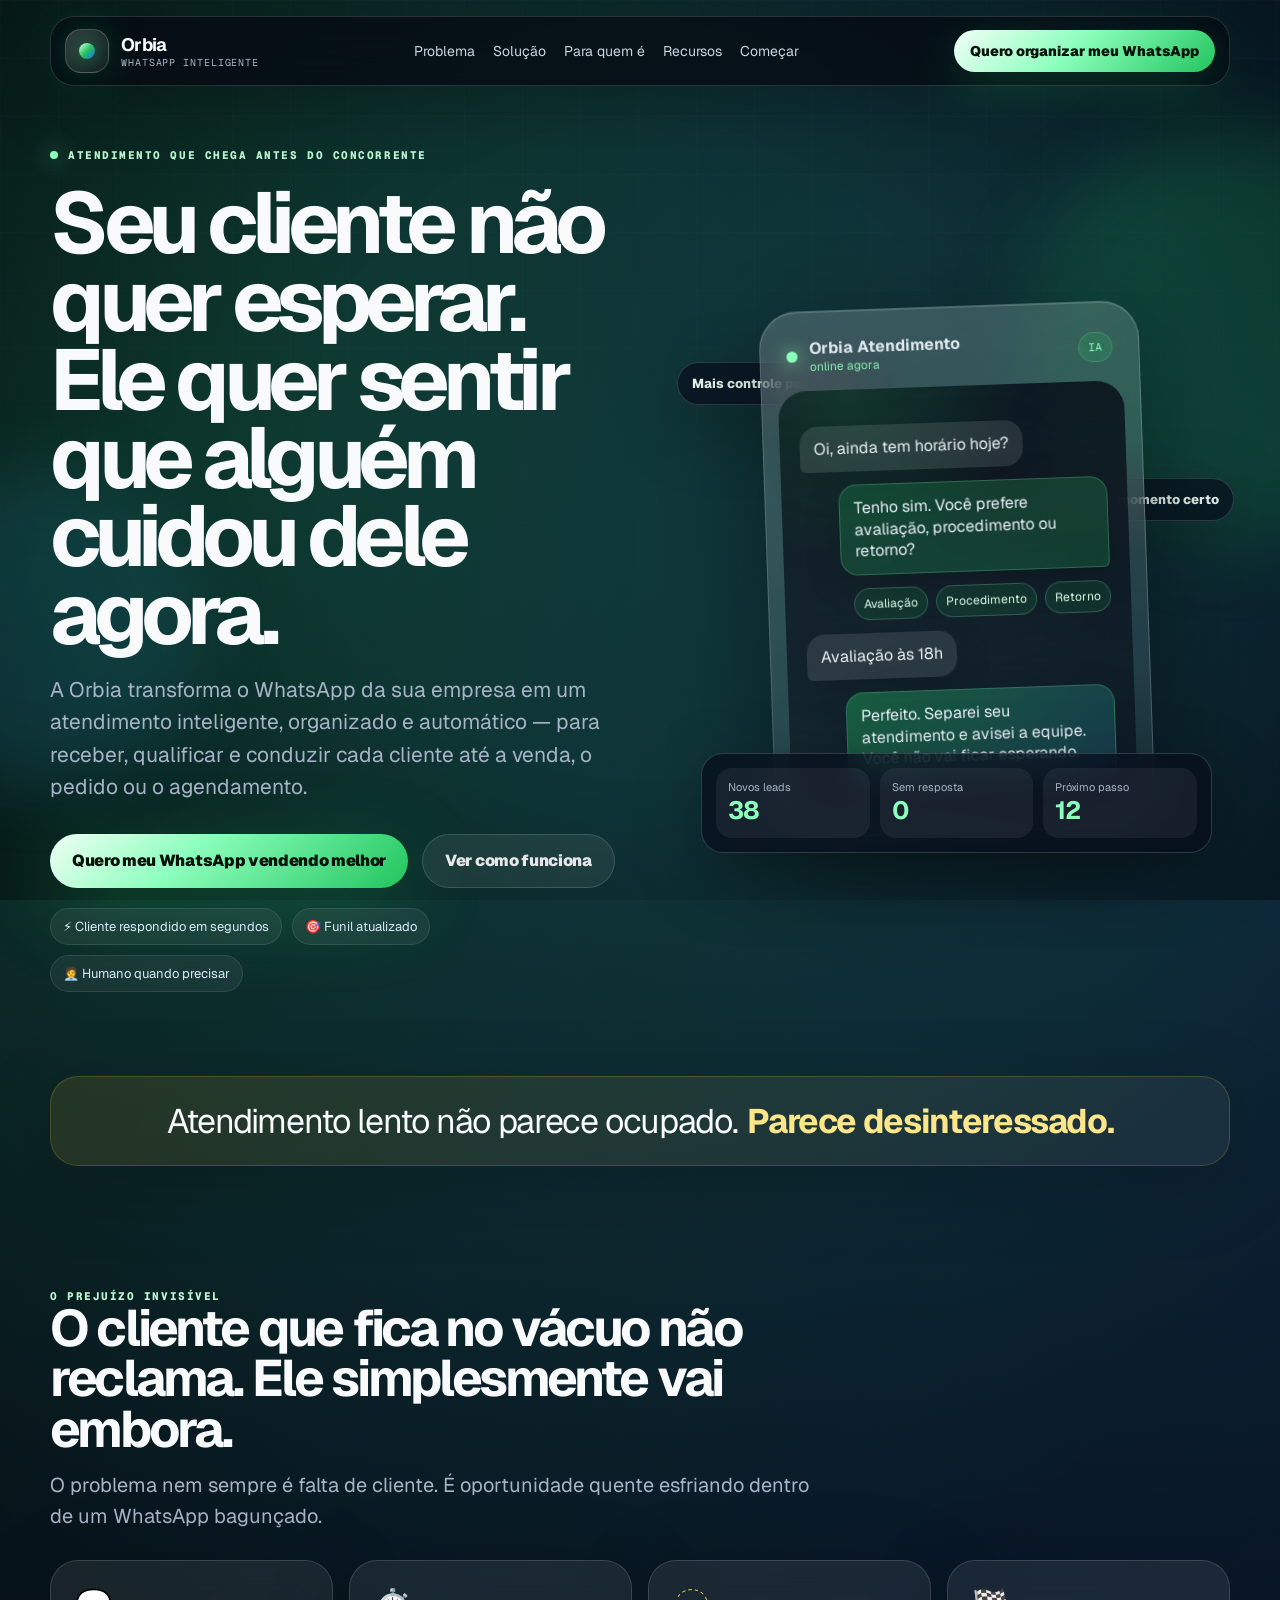
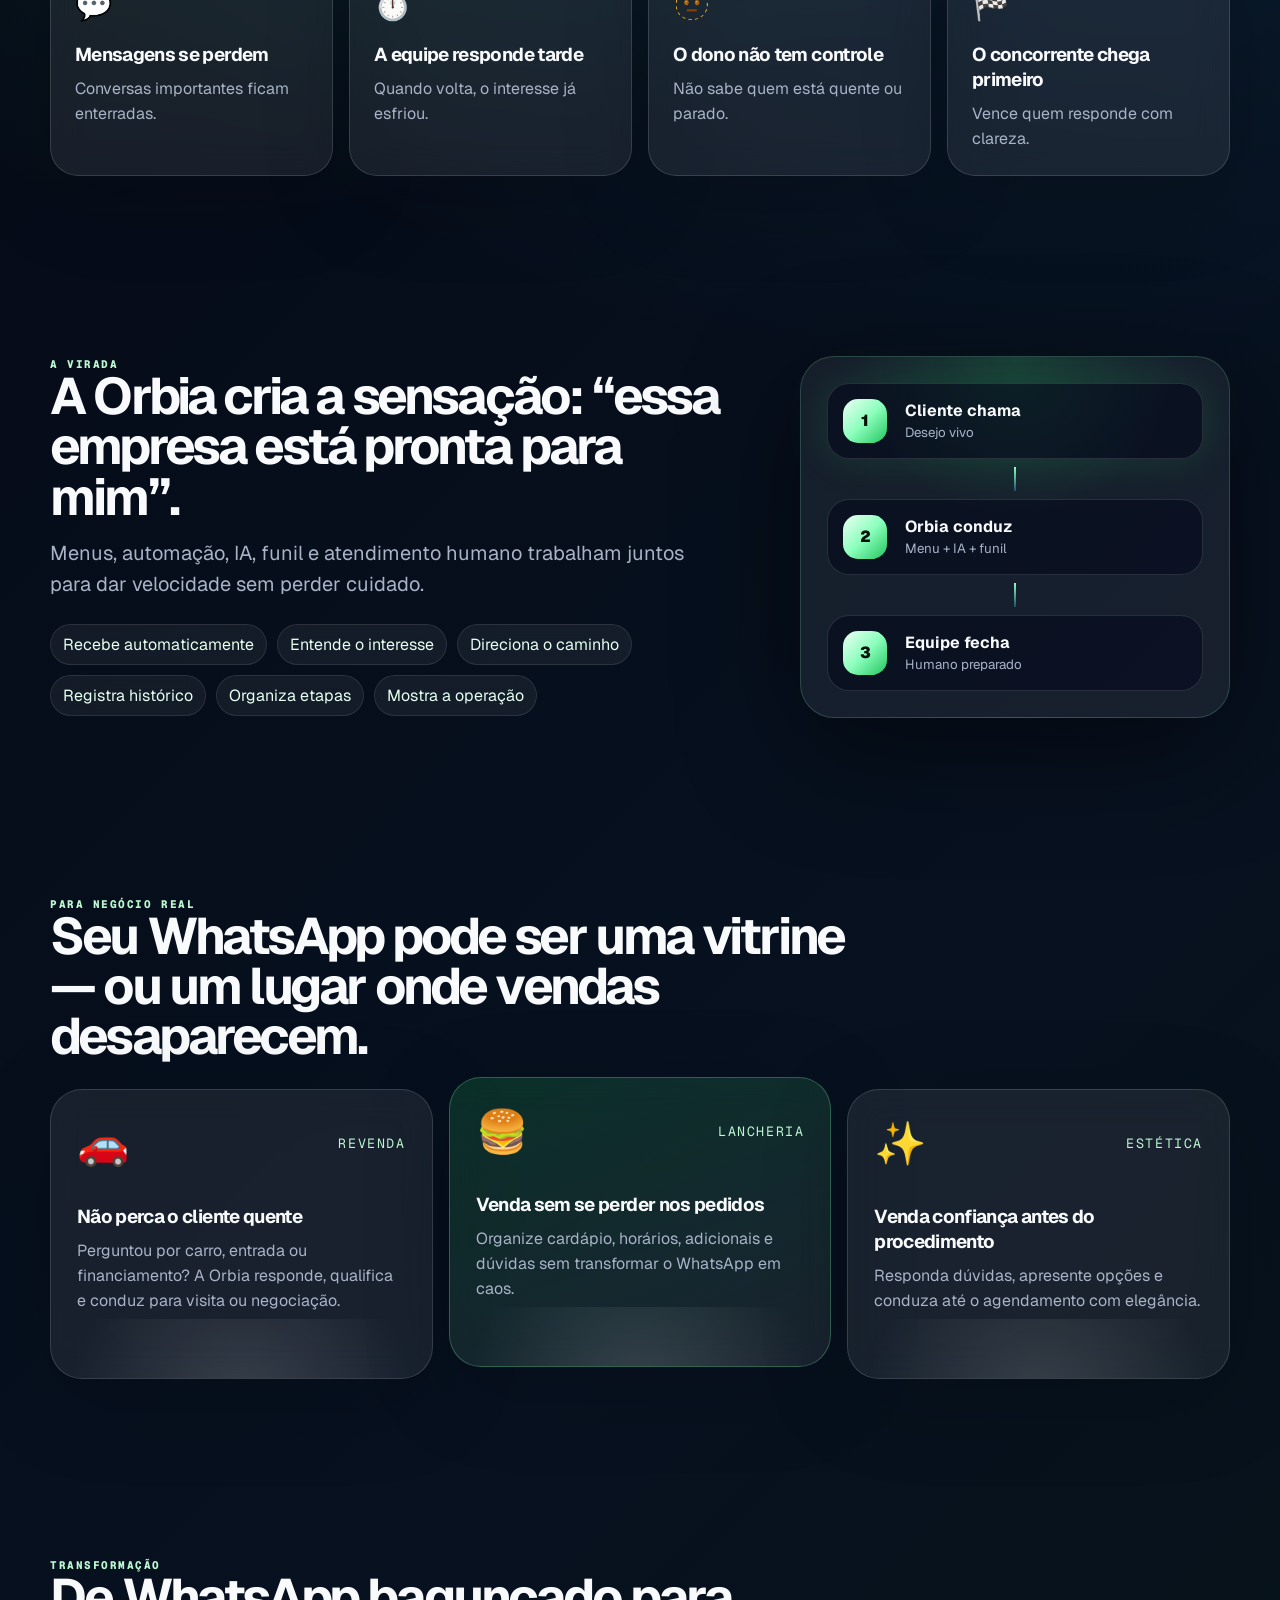
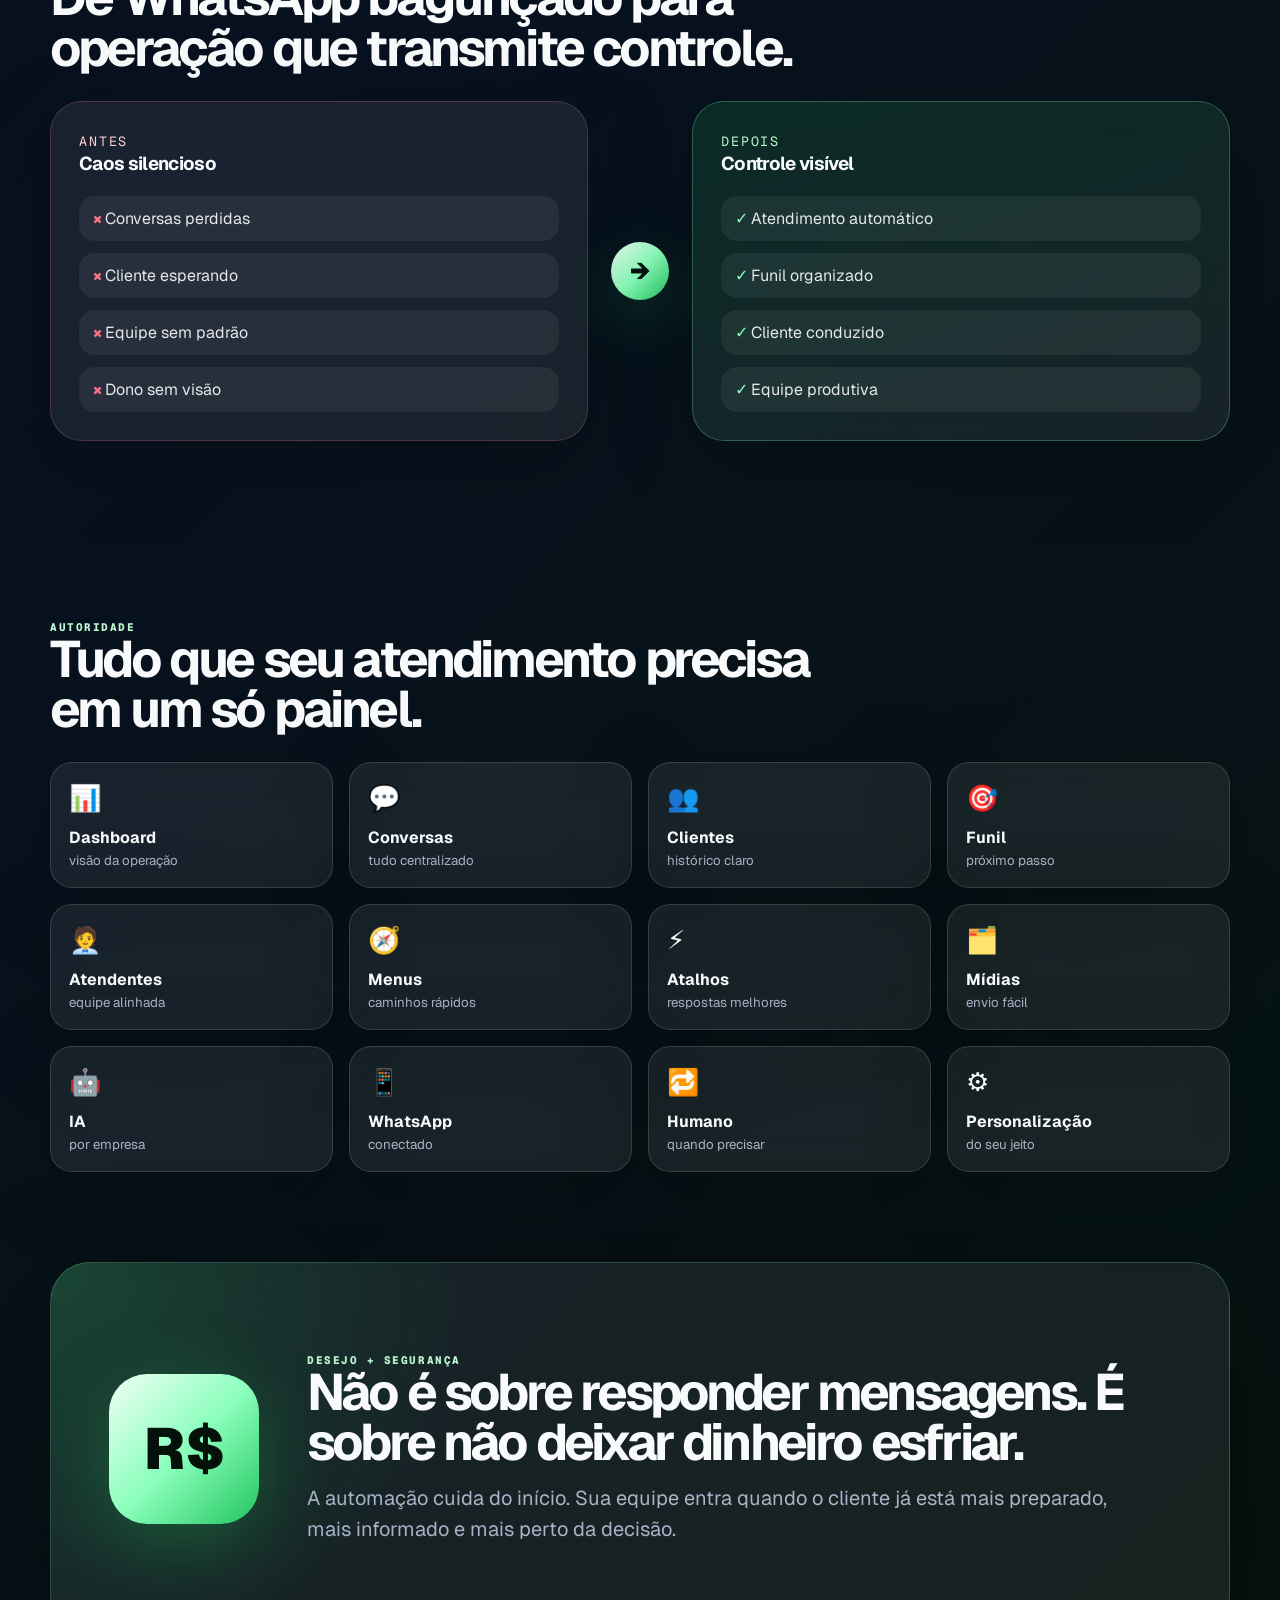
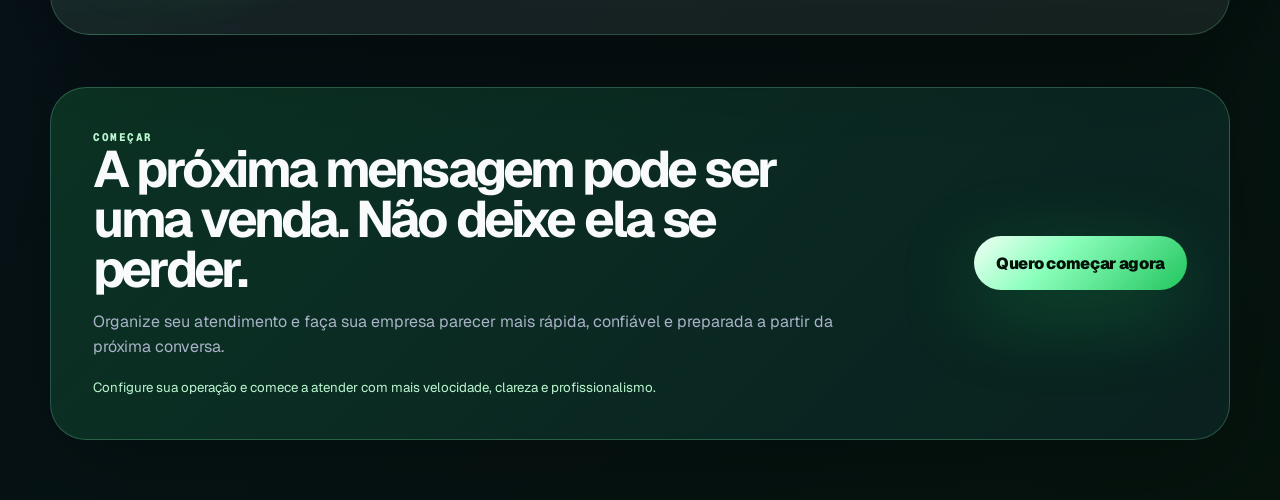
==== index.html @ 5ee62149 "Upload de arquivos" ====
<!DOCTYPE html>
<html lang="pt-BR">
<head>
  <meta charset="UTF-8">
  <meta name="viewport" content="width=device-width, initial-scale=1.0">
  <meta name="description" content="Orbia organiza, automatiza e acelera o atendimento no WhatsApp para empresas locais que não querem perder clientes por demora ou bagunça.">
  <title>Orbia — WhatsApp inteligente para vender antes do cliente esfriar</title>
  <link rel="preconnect" href="https://fonts.googleapis.com">
  <link rel="preconnect" href="https://fonts.gstatic.com" crossorigin>
  <link href="https://fonts.googleapis.com/css2?family=Geist:wght@300;400;500;600;700;800;900&family=Geist+Mono:wght@400;600;700&display=swap" rel="stylesheet">
  <link rel="stylesheet" href="assets/landing.css">
</head>
<body>
  <div class="noise" aria-hidden="true"></div>
  <div class="glow glow-green" aria-hidden="true"></div>
  <div class="glow glow-blue" aria-hidden="true"></div>

  <div class="page-shell">
    <header class="lp-header">
      <a class="brand" href="#top" aria-label="Orbia - início">
        <span class="brand-mark"><span></span></span>
        <span>
          <strong>Orbia</strong>
          <small>WhatsApp inteligente</small>
        </span>
      </a>
      <nav class="desktop-nav" aria-label="Navegação principal">
        <a href="#problema">Problema</a>
        <a href="#solucao">Solução</a>
        <a href="#segmentos">Para quem é</a>
        <a href="#recursos">Recursos</a>
        <a href="#comecar">Começar</a>
      </nav>
      <a class="header-cta" href="/ui">Quero organizar meu WhatsApp</a>
    </header>

    <main id="top">
      <section class="hero-section">
        <div class="hero-copy reveal">
          <div class="eyebrow"><span></span> Atendimento que chega antes do concorrente</div>
          <h1>Seu cliente não quer esperar. Ele quer sentir que alguém cuidou dele agora.</h1>
          <p class="hero-lead">A Orbia transforma o WhatsApp da sua empresa em um atendimento inteligente, organizado e automático — para receber, qualificar e conduzir cada cliente até a venda, o pedido ou o agendamento.</p>
          <div class="hero-actions">
            <a class="btn btn-primary" href="/ui">Quero meu WhatsApp vendendo melhor</a>
            <a class="btn btn-secondary" href="#solucao">Ver como funciona</a>
          </div>
          <div class="hero-proof">
            <span>⚡ Cliente respondido em segundos</span>
            <span>🎯 Funil atualizado</span>
            <span>🧑‍💼 Humano quando precisar</span>
          </div>
        </div>

        <div class="hero-visual reveal" aria-label="Demonstração visual da Orbia">
          <div class="floating-pill pill-one">Mais controle para o dono</div>
          <div class="floating-pill pill-two">Atendimento humano no momento certo</div>
          <div class="phone-mockup" id="demo">
            <div class="phone-header">
              <span class="status-dot"></span>
              <div>
                <strong>Orbia Atendimento</strong>
                <small>online agora</small>
              </div>
              <span class="phone-badge">IA</span>
            </div>
            <div class="chat-area">
              <div class="msg customer">Oi, ainda tem horário hoje?</div>
              <div class="msg bot">Tenho sim. Você prefere avaliação, procedimento ou retorno?</div>
              <div class="quick-options">
                <span>Avaliação</span>
                <span>Procedimento</span>
                <span>Retorno</span>
              </div>
              <div class="msg customer">Avaliação às 18h</div>
              <div class="msg bot strong">Perfeito. Separei seu atendimento e avisei a equipe. Você não vai ficar esperando.</div>
            </div>
          </div>
          <div class="mini-dashboard">
            <div><small>Novos leads</small><strong>38</strong></div>
            <div><small>Sem resposta</small><strong>0</strong></div>
            <div><small>Próximo passo</small><strong>12</strong></div>
          </div>
        </div>
      </section>

      <section class="strip reveal" id="problema">
        <span>Atendimento lento não parece ocupado.</span>
        <strong>Parece desinteressado.</strong>
      </section>

      <section class="pain-section reveal">
        <div class="section-head compact">
          <div class="section-kicker">O prejuízo invisível</div>
          <h2>O cliente que fica no vácuo não reclama. Ele simplesmente vai embora.</h2>
          <p>O problema nem sempre é falta de cliente. É oportunidade quente esfriando dentro de um WhatsApp bagunçado.</p>
        </div>
        <div class="pain-grid">
          <article>
            <span>💬</span>
            <h3>Mensagens se perdem</h3>
            <p>Conversas importantes ficam enterradas.</p>
          </article>
          <article>
            <span>⏱️</span>
            <h3>A equipe responde tarde</h3>
            <p>Quando volta, o interesse já esfriou.</p>
          </article>
          <article>
            <span>🫥</span>
            <h3>O dono não tem controle</h3>
            <p>Não sabe quem está quente ou parado.</p>
          </article>
          <article>
            <span>🏁</span>
            <h3>O concorrente chega primeiro</h3>
            <p>Vence quem responde com clareza.</p>
          </article>
        </div>
      </section>

      <section class="solution-section reveal" id="solucao">
        <div class="solution-copy">
          <div class="section-kicker">A virada</div>
          <h2>A Orbia cria a sensação: “essa empresa está pronta para mim”.</h2>
          <p>Menus, automação, IA, funil e atendimento humano trabalham juntos para dar velocidade sem perder cuidado.</p>
          <div class="benefit-cloud" aria-label="Benefícios da Orbia">
            <span>Recebe automaticamente</span>
            <span>Entende o interesse</span>
            <span>Direciona o caminho</span>
            <span>Registra histórico</span>
            <span>Organiza etapas</span>
            <span>Mostra a operação</span>
          </div>
        </div>
        <div class="flow-card" aria-label="Fluxo visual de atendimento">
          <div class="flow-step active"><span>1</span><strong>Cliente chama</strong><small>Desejo vivo</small></div>
          <div class="flow-line"></div>
          <div class="flow-step"><span>2</span><strong>Orbia conduz</strong><small>Menu + IA + funil</small></div>
          <div class="flow-line"></div>
          <div class="flow-step"><span>3</span><strong>Equipe fecha</strong><small>Humano preparado</small></div>
        </div>
      </section>

      <section class="segments-section reveal" id="segmentos">
        <div class="section-head">
          <div class="section-kicker">Para negócio real</div>
          <h2>Seu WhatsApp pode ser uma vitrine — ou um lugar onde vendas desaparecem.</h2>
        </div>
        <div class="segments-grid">
          <a class="segment-card car" href="revendas/">
            <div class="segment-top"><span>🚗</span><small>Revenda</small></div>
            <h3>Não perca o cliente quente</h3>
            <p>Perguntou por carro, entrada ou financiamento? A Orbia responde, qualifica e conduz para visita ou negociação.</p>
          </a>
          <a class="segment-card burger featured" href="lancherias/">
            <div class="segment-top"><span>🍔</span><small>Lancheria</small></div>
            <h3>Venda sem se perder nos pedidos</h3>
            <p>Organize cardápio, horários, adicionais e dúvidas sem transformar o WhatsApp em caos.</p>
          </a>
          <a class="segment-card beauty" href="consultorios/">
            <div class="segment-top"><span>✨</span><small>Estética</small></div>
            <h3>Venda confiança antes do procedimento</h3>
            <p>Responda dúvidas, apresente opções e conduza até o agendamento com elegância.</p>
          </a>
        </div>
      </section>

      <section class="before-after reveal">
        <div class="section-head compact">
          <div class="section-kicker">Transformação</div>
          <h2>De WhatsApp bagunçado para operação que transmite controle.</h2>
        </div>
        <div class="compare-grid">
          <div class="compare-card before">
            <small>Antes</small>
            <h3>Caos silencioso</h3>
            <ul>
              <li>Conversas perdidas</li>
              <li>Cliente esperando</li>
              <li>Equipe sem padrão</li>
              <li>Dono sem visão</li>
            </ul>
          </div>
          <div class="compare-divider">→</div>
          <div class="compare-card after">
            <small>Depois</small>
            <h3>Controle visível</h3>
            <ul>
              <li>Atendimento automático</li>
              <li>Funil organizado</li>
              <li>Cliente conduzido</li>
              <li>Equipe produtiva</li>
            </ul>
          </div>
        </div>
      </section>

      <section class="features-section reveal" id="recursos">
        <div class="section-head">
          <div class="section-kicker">Autoridade</div>
          <h2>Tudo que seu atendimento precisa em um só painel.</h2>
        </div>
        <div class="features-grid">
          <div><span>📊</span><strong>Dashboard</strong><small>visão da operação</small></div>
          <div><span>💬</span><strong>Conversas</strong><small>tudo centralizado</small></div>
          <div><span>👥</span><strong>Clientes</strong><small>histórico claro</small></div>
          <div><span>🎯</span><strong>Funil</strong><small>próximo passo</small></div>
          <div><span>🧑‍💼</span><strong>Atendentes</strong><small>equipe alinhada</small></div>
          <div><span>🧭</span><strong>Menus</strong><small>caminhos rápidos</small></div>
          <div><span>⚡</span><strong>Atalhos</strong><small>respostas melhores</small></div>
          <div><span>🗂️</span><strong>Mídias</strong><small>envio fácil</small></div>
          <div><span>🤖</span><strong>IA</strong><small>por empresa</small></div>
          <div><span>📱</span><strong>WhatsApp</strong><small>conectado</small></div>
          <div><span>🔁</span><strong>Humano</strong><small>quando precisar</small></div>
          <div><span>⚙️</span><strong>Personalização</strong><small>do seu jeito</small></div>
        </div>
      </section>

      <section class="emotion-section reveal">
        <div class="money-card">R$</div>
        <div>
          <div class="section-kicker">Desejo + segurança</div>
          <h2>Não é sobre responder mensagens. É sobre não deixar dinheiro esfriar.</h2>
          <p>A automação cuida do início. Sua equipe entra quando o cliente já está mais preparado, mais informado e mais perto da decisão.</p>
        </div>
      </section>

      <section class="final-cta reveal" id="comecar">
        <div>
          <div class="section-kicker">Começar</div>
          <h2>A próxima mensagem pode ser uma venda. Não deixe ela se perder.</h2>
          <p>Organize seu atendimento e faça sua empresa parecer mais rápida, confiável e preparada a partir da próxima conversa.</p>
          <small>Configure sua operação e comece a atender com mais velocidade, clareza e profissionalismo.</small>
        </div>
        <a class="btn btn-primary" href="/ui">Quero começar agora</a>
      </section>
    </main>
  </div>

  <script>
    const observer = new IntersectionObserver((entries) => {
      entries.forEach((entry) => {
        if (entry.isIntersecting) entry.target.classList.add('is-visible');
      });
    }, { threshold: 0.12 });

    document.querySelectorAll('.reveal').forEach((el) => observer.observe(el));
  </script>
</body>
</html>
---- assets/landing.css ----
:root {
  --bg: #050711;
  --panel: rgba(255, 255, 255, .075);
  --panel-strong: rgba(255, 255, 255, .12);
  --text: #f8fafc;
  --muted: #a8b3c7;
  --green: #22c55e;
  --green-2: #8cffbd;
  --blue: #38bdf8;
  --red: #fb7185;
  --amber: #fbbf24;
  --stroke: rgba(255, 255, 255, .14);
  --shadow: 0 30px 120px rgba(0, 0, 0, .48);
  --font: 'Geist', system-ui, -apple-system, BlinkMacSystemFont, 'Segoe UI', sans-serif;
  --mono: 'Geist Mono', ui-monospace, SFMono-Regular, Menlo, monospace;
}

* { box-sizing: border-box; }
html { scroll-behavior: smooth; }
body {
  margin: 0;
  min-height: 100vh;
  font-family: var(--font);
  color: var(--text);
  background:
    radial-gradient(circle at 12% 8%, rgba(34, 197, 94, .22), transparent 28%),
    radial-gradient(circle at 84% 10%, rgba(56, 189, 248, .18), transparent 30%),
    linear-gradient(135deg, #050711 0%, #071120 54%, #06140d 100%);
  overflow-x: hidden;
}

a { color: inherit; text-decoration: none; }
p { color: var(--muted); line-height: 1.55; }

.noise,
body::before,
body::after {
  content: '';
  position: fixed;
  inset: 0;
  pointer-events: none;
}

.noise {
  z-index: 0;
  opacity: .45;
  background-image:
    linear-gradient(rgba(255,255,255,.045) 1px, transparent 1px),
    linear-gradient(90deg, rgba(255,255,255,.045) 1px, transparent 1px);
  background-size: 58px 58px;
  mask-image: linear-gradient(to bottom, rgba(0,0,0,.9), rgba(0,0,0,.12));
}

body::before {
  z-index: 0;
  background: radial-gradient(circle at center, transparent 0 42%, rgba(0,0,0,.36));
}

.glow {
  position: fixed;
  z-index: 0;
  border-radius: 999px;
  filter: blur(40px);
  opacity: .62;
  pointer-events: none;
}
.glow-green { width: 420px; height: 420px; right: -160px; top: 130px; background: rgba(34, 197, 94, .28); }
.glow-blue { width: 320px; height: 320px; left: -120px; top: 52%; background: rgba(56, 189, 248, .2); }

.page-shell {
  width: min(1180px, calc(100% - 40px));
  margin: 0 auto;
  position: relative;
  z-index: 1;
}

.lp-header {
  position: sticky;
  top: 16px;
  z-index: 10;
  display: flex;
  align-items: center;
  justify-content: space-between;
  gap: 16px;
  margin: 16px 0 28px;
  padding: 12px 14px;
  border: 1px solid var(--stroke);
  border-radius: 24px;
  background: rgba(5, 7, 17, .72);
  box-shadow: 0 16px 70px rgba(0,0,0,.24);
  backdrop-filter: blur(18px);
}

.brand { display: flex; align-items: center; gap: 12px; min-width: max-content; }
.brand-mark {
  width: 44px;
  height: 44px;
  display: grid;
  place-items: center;
  border-radius: 16px;
  border: 1px solid rgba(255,255,255,.2);
  background: linear-gradient(135deg, rgba(255,255,255,.18), rgba(255,255,255,.06));
  box-shadow: 0 0 40px rgba(34,197,94,.22);
}
.brand-mark span {
  width: 16px;
  height: 16px;
  border-radius: 50%;
  background: linear-gradient(135deg, #ecfff4, var(--green), #2563eb);
  box-shadow: 0 0 22px rgba(34,197,94,.9);
}
.brand strong { display: block; font-size: 18px; letter-spacing: -.04em; }
.brand small { display: block; color: var(--muted); font-family: var(--mono); font-size: 10px; text-transform: uppercase; letter-spacing: .09em; }

.desktop-nav { display: flex; align-items: center; gap: 18px; color: #cbd5e1; font-size: 14px; }
.desktop-nav a { transition: color .2s ease; white-space: nowrap; }
.desktop-nav a:hover { color: var(--green-2); }
.header-cta {
  padding: 12px 16px;
  border-radius: 999px;
  color: #04110a;
  font-weight: 900;
  font-size: 14px;
  background: linear-gradient(135deg, #f1fff6, var(--green-2) 45%, var(--green));
  box-shadow: 0 14px 50px rgba(34,197,94,.22);
  white-space: nowrap;
}

.hero-section {
  display: grid;
  grid-template-columns: minmax(0, 1.02fr) minmax(360px, .98fr);
  gap: clamp(28px, 5vw, 70px);
  align-items: center;
  min-height: calc(100vh - 105px);
  padding: 34px 0 76px;
}

.eyebrow,
.section-kicker {
  width: fit-content;
  display: flex;
  align-items: center;
  gap: 10px;
  font-family: var(--mono);
  color: #bbf7d0;
  text-transform: uppercase;
  letter-spacing: .14em;
  font-size: 11px;
  font-weight: 800;
}
.eyebrow span {
  width: 8px;
  height: 8px;
  border-radius: 50%;
  background: var(--green-2);
  box-shadow: 0 0 22px rgba(140,255,189,.9);
}

h1,
h2,
h3,
p { margin-top: 0; }
h1 {
  margin: 22px 0 20px;
  font-size: clamp(44px, 7vw, 86px);
  line-height: .91;
  letter-spacing: -.075em;
  max-width: 820px;
}
h2 {
  font-size: clamp(30px, 4vw, 56px);
  line-height: .98;
  letter-spacing: -.055em;
  margin-bottom: 16px;
}
h3 { letter-spacing: -.035em; margin-bottom: 10px; }
.hero-lead {
  max-width: 720px;
  font-size: clamp(17px, 1.8vw, 21px);
}

.hero-actions { display: flex; flex-wrap: wrap; gap: 14px; margin: 30px 0 20px; }
.btn {
  display: inline-flex;
  align-items: center;
  justify-content: center;
  min-height: 54px;
  padding: 0 22px;
  border-radius: 999px;
  font-weight: 900;
  letter-spacing: -.02em;
  transition: transform .2s ease, box-shadow .2s ease, border-color .2s ease;
}
.btn:hover { transform: translateY(-2px); }
.btn-primary {
  color: #031108;
  background: linear-gradient(135deg, #f0fff5, var(--green-2) 38%, var(--green));
  box-shadow: 0 22px 80px rgba(34,197,94,.28);
}
.btn-secondary {
  border: 1px solid var(--stroke);
  background: rgba(255,255,255,.07);
  color: #e5e7eb;
}

.hero-proof { display: flex; flex-wrap: wrap; gap: 10px; color: #dbeafe; font-size: 13px; }
.hero-proof span,
.benefit-cloud span {
  padding: 9px 12px;
  border: 1px solid rgba(255,255,255,.1);
  border-radius: 999px;
  background: rgba(255,255,255,.06);
  backdrop-filter: blur(12px);
}

.hero-visual {
  position: relative;
  min-height: 610px;
  display: grid;
  place-items: center;
}
.phone-mockup {
  width: min(380px, 100%);
  border: 1px solid rgba(255,255,255,.18);
  border-radius: 38px;
  padding: 16px;
  background: linear-gradient(160deg, rgba(255,255,255,.18), rgba(255,255,255,.055));
  box-shadow: var(--shadow), inset 0 1px 0 rgba(255,255,255,.16);
  backdrop-filter: blur(22px);
  transform: rotate(-2deg);
}
.phone-header {
  display: flex;
  align-items: center;
  gap: 12px;
  padding: 10px 10px 16px;
  color: #e2e8f0;
}
.phone-header strong,
.phone-header small { display: block; }
.phone-header small { color: #86efac; font-size: 12px; }
.status-dot { width: 11px; height: 11px; border-radius: 50%; background: var(--green-2); box-shadow: 0 0 18px rgba(140,255,189,.9); }
.phone-badge { margin-left: auto; padding: 7px 9px; border-radius: 999px; background: rgba(34,197,94,.18); color: var(--green-2); border: 1px solid rgba(140,255,189,.18); font-family: var(--mono); font-size: 11px; }
.chat-area {
  min-height: 430px;
  border-radius: 28px;
  padding: 20px;
  background:
    radial-gradient(circle at 20% 0%, rgba(34,197,94,.18), transparent 34%),
    linear-gradient(180deg, rgba(3,7,18,.78), rgba(3,7,18,.48));
  display: flex;
  flex-direction: column;
  justify-content: center;
  gap: 13px;
}
.msg {
  max-width: 88%;
  padding: 12px 14px;
  border-radius: 18px;
  color: #edf2f7;
  line-height: 1.36;
  box-shadow: 0 10px 36px rgba(0,0,0,.18);
}
.customer { align-self: flex-start; background: rgba(255,255,255,.1); border-bottom-left-radius: 6px; }
.bot { align-self: flex-end; background: rgba(34,197,94,.2); border: 1px solid rgba(140,255,189,.22); border-bottom-right-radius: 6px; }
.bot.strong { background: linear-gradient(135deg, rgba(34,197,94,.36), rgba(56,189,248,.18)); }
.quick-options { display: flex; gap: 8px; flex-wrap: wrap; align-self: flex-end; max-width: 88%; }
.quick-options span { color: #dfffea; border: 1px solid rgba(140,255,189,.22); background: rgba(34,197,94,.12); border-radius: 999px; padding: 7px 9px; font-size: 12px; }

.floating-pill,
.mini-dashboard {
  position: absolute;
  border: 1px solid rgba(255,255,255,.16);
  border-radius: 22px;
  background: rgba(8, 13, 28, .72);
  box-shadow: 0 22px 70px rgba(0,0,0,.3);
  backdrop-filter: blur(16px);
}
.floating-pill { padding: 12px 14px; color: #eafbf1; font-weight: 800; font-size: 13px; }
.pill-one { left: -6px; top: 16%; }
.pill-two { right: -4px; top: 35%; }
.mini-dashboard {
  left: 18px;
  right: 18px;
  bottom: 22px;
  display: grid;
  grid-template-columns: repeat(3, 1fr);
  gap: 10px;
  padding: 14px;
}
.mini-dashboard div { padding: 12px; border-radius: 16px; background: rgba(255,255,255,.06); }
.mini-dashboard small { display: block; color: var(--muted); font-size: 11px; }
.mini-dashboard strong { display: block; font-size: 25px; color: var(--green-2); letter-spacing: -.05em; }

.strip {
  display: flex;
  align-items: center;
  justify-content: center;
  gap: 10px;
  flex-wrap: wrap;
  margin: 8px 0 34px;
  padding: 22px;
  text-align: center;
  border: 1px solid rgba(251, 191, 36, .2);
  border-radius: 28px;
  background: linear-gradient(135deg, rgba(251,191,36,.11), rgba(255,255,255,.055));
  box-shadow: 0 20px 80px rgba(0,0,0,.18);
  font-size: clamp(20px, 3vw, 34px);
  letter-spacing: -.04em;
}
.strip strong { color: #fde68a; }

.pain-section,
.solution-section,
.segments-section,
.before-after,
.features-section,
.emotion-section,
.final-cta {
  padding: clamp(58px, 7vw, 100px) 0;
}
.section-head { max-width: 830px; margin-bottom: 28px; }
.section-head.compact { max-width: 760px; }
.section-head p { font-size: clamp(17px, 1.8vw, 20px); }

.pain-grid,
.segments-grid,
.features-grid {
  display: grid;
  gap: 16px;
}
.pain-grid { grid-template-columns: repeat(4, minmax(0, 1fr)); }
.pain-grid article,
.segment-card,
.compare-card,
.features-grid div {
  border: 1px solid var(--stroke);
  background: var(--panel);
  box-shadow: 0 20px 90px rgba(0,0,0,.18);
  backdrop-filter: blur(18px);
}
.pain-grid article {
  min-height: 190px;
  padding: 24px;
  border-radius: 28px;
}
.pain-grid span { display: block; font-size: 30px; margin-bottom: 18px; }
.pain-grid p { margin-bottom: 0; }

.solution-section {
  display: grid;
  grid-template-columns: minmax(0, 1fr) minmax(340px, 430px);
  gap: 46px;
  align-items: center;
}
.solution-copy p { max-width: 660px; font-size: clamp(17px, 1.8vw, 20px); }
.benefit-cloud { display: flex; flex-wrap: wrap; gap: 10px; margin-top: 24px; }
.benefit-cloud span { color: #e5fff0; }
.flow-card {
  position: relative;
  padding: 26px;
  border: 1px solid rgba(140,255,189,.18);
  border-radius: 34px;
  background:
    radial-gradient(circle at 50% 0%, rgba(34,197,94,.18), transparent 38%),
    rgba(255,255,255,.065);
  box-shadow: var(--shadow);
}
.flow-step {
  display: grid;
  grid-template-columns: 48px 1fr;
  gap: 0 14px;
  align-items: center;
  padding: 15px;
  border: 1px solid rgba(255,255,255,.12);
  border-radius: 22px;
  background: rgba(2,6,23,.48);
}
.flow-step span {
  grid-row: span 2;
  width: 44px;
  height: 44px;
  display: grid;
  place-items: center;
  border-radius: 15px;
  color: #04110a;
  font-weight: 900;
  background: linear-gradient(135deg, #ecfff4, var(--green-2), var(--green));
}
.flow-step small { color: var(--muted); }
.flow-step.active { box-shadow: 0 0 42px rgba(34,197,94,.16); }
.flow-line { width: 2px; height: 24px; margin: 8px auto; background: linear-gradient(var(--green-2), rgba(56,189,248,.3)); }

.segments-grid { grid-template-columns: repeat(3, minmax(0, 1fr)); }
.segment-card {
  position: relative;
  min-height: 290px;
  padding: 26px;
  border-radius: 32px;
  overflow: hidden;
}
.segment-card::after {
  content: '';
  position: absolute;
  inset: auto -20% -42% -20%;
  height: 180px;
  background: radial-gradient(circle, rgba(255,255,255,.14), transparent 62%);
}
.segment-card.featured {
  transform: translateY(-12px);
  border-color: rgba(140,255,189,.26);
  background: linear-gradient(160deg, rgba(34,197,94,.18), rgba(255,255,255,.075));
}
.segment-top { display: flex; align-items: center; justify-content: space-between; margin-bottom: 34px; }
.segment-top span { font-size: 42px; }
.segment-top small { font-family: var(--mono); color: #bbf7d0; text-transform: uppercase; letter-spacing: .12em; }
.segment-card p { margin-bottom: 0; }

.compare-grid {
  display: grid;
  grid-template-columns: 1fr 72px 1fr;
  align-items: center;
  gap: 16px;
}
.compare-card {
  padding: 28px;
  border-radius: 32px;
}
.compare-card small { font-family: var(--mono); text-transform: uppercase; letter-spacing: .14em; }
.compare-card ul { list-style: none; padding: 0; margin: 20px 0 0; display: grid; gap: 12px; }
.compare-card li { padding: 12px 14px; border-radius: 16px; background: rgba(255,255,255,.06); color: #e5e7eb; }
.before { border-color: rgba(251,113,133,.24); }
.before small { color: #fecdd3; }
.before li::before { content: '× '; color: var(--red); font-weight: 900; }
.after { border-color: rgba(140,255,189,.26); background: linear-gradient(160deg, rgba(34,197,94,.15), rgba(255,255,255,.07)); }
.after small { color: #bbf7d0; }
.after li::before { content: '✓ '; color: var(--green-2); font-weight: 900; }
.compare-divider {
  width: 58px;
  height: 58px;
  display: grid;
  place-items: center;
  justify-self: center;
  border-radius: 999px;
  color: #04110a;
  font-size: 26px;
  font-weight: 900;
  background: linear-gradient(135deg, #f0fff5, var(--green-2), var(--green));
  box-shadow: 0 18px 60px rgba(34,197,94,.24);
}

.features-grid { grid-template-columns: repeat(4, minmax(0, 1fr)); }
.features-grid div {
  padding: 18px;
  border-radius: 22px;
  min-height: 116px;
}
.features-grid span { display: block; font-size: 26px; margin-bottom: 12px; }
.features-grid strong,
.features-grid small { display: block; }
.features-grid small { color: var(--muted); margin-top: 4px; }

.emotion-section {
  display: grid;
  grid-template-columns: 170px 1fr;
  gap: 28px;
  align-items: center;
  padding-left: clamp(24px, 5vw, 58px);
  padding-right: clamp(24px, 5vw, 58px);
  border: 1px solid rgba(140,255,189,.2);
  border-radius: 40px;
  background:
    radial-gradient(circle at 0% 0%, rgba(34,197,94,.22), transparent 34%),
    rgba(255,255,255,.065);
  box-shadow: var(--shadow);
  margin-bottom: clamp(28px, 4vw, 56px);
}
.money-card {
  width: 150px;
  height: 150px;
  display: grid;
  place-items: center;
  border-radius: 38px;
  color: #04110a;
  font-size: 58px;
  font-weight: 900;
  background: linear-gradient(135deg, #f0fff5, var(--green-2), var(--green));
  box-shadow: 0 22px 80px rgba(34,197,94,.3);
}
.emotion-section p { max-width: 800px; font-size: clamp(17px, 1.8vw, 20px); margin-bottom: 0; }

.final-cta {
  display: flex;
  align-items: center;
  justify-content: space-between;
  gap: 34px;
  margin-bottom: 60px;
  padding: 42px;
  border: 1px solid rgba(140,255,189,.24);
  border-radius: 36px;
  background: linear-gradient(135deg, rgba(34,197,94,.18), rgba(56,189,248,.08));
  box-shadow: 0 24px 100px rgba(0,0,0,.28);
}
.final-cta h2,
.final-cta p { max-width: 780px; }
.final-cta small { color: #bbf7d0; }
.final-cta .btn { flex-shrink: 0; }

.reveal { opacity: 0; transform: translateY(24px); transition: opacity .7s ease, transform .7s ease; }
.reveal.is-visible { opacity: 1; transform: translateY(0); }

@media (max-width: 1060px) {
  .desktop-nav { display: none; }
  .hero-section,
  .solution-section { grid-template-columns: 1fr; min-height: unset; }
  .hero-visual { min-height: 585px; }
  .pain-grid,
  .features-grid { grid-template-columns: repeat(2, minmax(0, 1fr)); }
  .segments-grid { grid-template-columns: 1fr; }
  .segment-card,
  .segment-card.featured { min-height: auto; transform: none; }
}

@media (max-width: 760px) {
  .page-shell { width: min(100% - 24px, 1180px); }
  .lp-header { top: 8px; border-radius: 18px; }
  .brand small { display: none; }
  .header-cta { padding: 10px 12px; font-size: 12px; }
  h1 { font-size: clamp(42px, 15vw, 62px); }
  h2 { font-size: clamp(31px, 10vw, 43px); }
  .hero-actions .btn { width: 100%; }
  .hero-visual { min-height: auto; padding: 22px 0 180px; }
  .phone-mockup { transform: none; }
  .floating-pill { position: static; margin: 8px auto; width: fit-content; }
  .mini-dashboard { left: 0; right: 0; bottom: 8px; }
  .strip { align-items: flex-start; flex-direction: column; text-align: left; }
  .pain-grid,
  .features-grid,
  .compare-grid,
  .emotion-section { grid-template-columns: 1fr; }
  .compare-divider { transform: rotate(90deg); }
  .money-card { width: 120px; height: 120px; border-radius: 30px; font-size: 46px; }
  .final-cta { align-items: flex-start; flex-direction: column; padding: 28px; }
}

@media (max-width: 460px) {
  .brand-mark { width: 40px; height: 40px; border-radius: 14px; }
  .header-cta { max-width: 150px; text-align: center; white-space: normal; }
  .phone-header { align-items: flex-start; }
  .chat-area { padding: 16px; }
  .mini-dashboard { grid-template-columns: 1fr; position: static; margin-top: 14px; }
  .hero-visual { padding-bottom: 0; }
  .pain-grid article { min-height: auto; }
}

/* Segment-specific landing pages */
.segment-lp .segment-hero { padding-bottom: 58px; }
.segment-lp .hero-proof { max-width: 680px; }
.segment-lp .chat-area { min-height: 405px; }
.segment-lp .segment-pain-grid { grid-template-columns: repeat(4, minmax(0, 1fr)); }
.segment-lp .segment-features-grid { grid-template-columns: repeat(4, minmax(0, 1fr)); }
.segment-lp .final-cta { margin-top: clamp(20px, 3vw, 42px); }
.segment-card { color: inherit; text-decoration: none; display: block; transition: transform .2s ease, border-color .2s ease, background .2s ease; }
.segment-card:hover { transform: translateY(-6px); border-color: rgba(140,255,189,.32); }
.segment-card.featured:hover { transform: translateY(-18px); }
.lancheria-theme {
  background:
    radial-gradient(circle at 12% 8%, rgba(251, 191, 36, .18), transparent 28%),
    radial-gradient(circle at 84% 10%, rgba(34, 197, 94, .18), transparent 30%),
    linear-gradient(135deg, #08060d 0%, #11100a 52%, #06140d 100%);
}
.lancheria-theme .brand-mark span,
.lancheria-theme .btn-primary,
.lancheria-theme .compare-divider,
.lancheria-theme .money-card,
.lancheria-theme .flow-step span {
  background: linear-gradient(135deg, #fff7ed, #fbbf24 42%, #22c55e);
}
.consultorio-theme {
  background:
    radial-gradient(circle at 12% 8%, rgba(56, 189, 248, .2), transparent 28%),
    radial-gradient(circle at 84% 10%, rgba(168, 85, 247, .14), transparent 30%),
    linear-gradient(135deg, #050711 0%, #071327 52%, #0d1020 100%);
}
.consultorio-theme .brand-mark span,
.consultorio-theme .btn-primary,
.consultorio-theme .compare-divider,
.consultorio-theme .money-card,
.consultorio-theme .flow-step span {
  background: linear-gradient(135deg, #eff6ff, #7dd3fc 42%, #22c55e);
}
.revenda-theme {
  background:
    radial-gradient(circle at 12% 8%, rgba(59, 130, 246, .2), transparent 28%),
    radial-gradient(circle at 84% 10%, rgba(34, 197, 94, .18), transparent 30%),
    linear-gradient(135deg, #050711 0%, #071120 52%, #06140d 100%);
}
.revenda-theme .brand-mark span,
.revenda-theme .btn-primary,
.revenda-theme .compare-divider,
.revenda-theme .money-card,
.revenda-theme .flow-step span {
  background: linear-gradient(135deg, #eff6ff, #60a5fa 42%, #22c55e);
}

@media (max-width: 1060px) {
  .segment-lp .segment-pain-grid,
  .segment-lp .segment-features-grid { grid-template-columns: repeat(2, minmax(0, 1fr)); }
}

@media (max-width: 760px) {
  .segment-lp .segment-pain-grid,
  .segment-lp .segment-features-grid { grid-template-columns: 1fr; }
  .segment-card:hover,
  .segment-card.featured:hover { transform: none; }
}

/* Stronger visual identities for each segment page */
.segment-orbit {
  position: absolute;
  inset: 36px;
  z-index: 0;
  pointer-events: none;
  border: 1px dashed rgba(255,255,255,.13);
  border-radius: 44px;
  transform: rotate(-4deg);
}
.segment-orbit span {
  position: absolute;
  width: 54px;
  height: 54px;
  display: grid;
  place-items: center;
  border: 1px solid rgba(255,255,255,.16);
  border-radius: 18px;
  background: rgba(8, 13, 28, .72);
  box-shadow: 0 18px 55px rgba(0,0,0,.28);
  backdrop-filter: blur(16px);
  font-size: 27px;
}
.segment-orbit span:nth-child(1) { left: 7%; top: 12%; }
.segment-orbit span:nth-child(2) { right: 9%; top: 8%; }
.segment-orbit span:nth-child(3) { left: 2%; bottom: 18%; }
.segment-orbit span:nth-child(4) { right: 5%; bottom: 12%; }
.segment-lp .phone-mockup,
.segment-lp .mini-dashboard,
.segment-lp .floating-pill { z-index: 1; }

.segment-showcase {
  display: grid;
  grid-template-columns: minmax(0, .9fr) minmax(360px, 1.1fr);
  gap: clamp(24px, 5vw, 58px);
  align-items: center;
  margin: clamp(26px, 4vw, 58px) 0;
  padding: clamp(26px, 5vw, 54px);
  border: 1px solid rgba(255,255,255,.14);
  border-radius: 40px;
  background: rgba(255,255,255,.06);
  box-shadow: var(--shadow);
  overflow: hidden;
  position: relative;
}
.segment-showcase::before {
  content: '';
  position: absolute;
  inset: -40% auto auto -10%;
  width: 360px;
  height: 360px;
  border-radius: 50%;
  filter: blur(18px);
  opacity: .24;
}
.showcase-copy { position: relative; z-index: 1; }
.showcase-copy p { font-size: clamp(17px, 1.7vw, 20px); margin-bottom: 0; }
.menu-board,
.clinic-agenda,
.car-lot {
  position: relative;
  z-index: 1;
  display: grid;
  gap: 14px;
}
.menu-ticket,
.agenda-row,
.car-card {
  display: grid;
  gap: 4px;
  padding: 18px;
  border: 1px solid rgba(255,255,255,.14);
  border-radius: 24px;
  background: rgba(2,6,23,.5);
  box-shadow: 0 18px 60px rgba(0,0,0,.22);
}
.menu-ticket strong,
.agenda-row strong,
.car-card strong { font-size: 18px; }
.menu-ticket span,
.agenda-row span,
.car-card span { color: #f8fafc; }
.menu-ticket small,
.agenda-row small,
.car-card small { color: var(--muted); }
.lancheria-showcase {
  background:
    radial-gradient(circle at 85% 20%, rgba(251,191,36,.18), transparent 30%),
    linear-gradient(135deg, rgba(251,191,36,.10), rgba(34,197,94,.08));
}
.lancheria-showcase::before { background: #fbbf24; }
.menu-ticket.hot { border-color: rgba(251,191,36,.36); background: linear-gradient(135deg, rgba(251,191,36,.16), rgba(34,197,94,.10)); }
.clinic-agenda { grid-template-columns: 1fr; }
.agenda-row { grid-template-columns: 70px 1fr; align-items: center; }
.agenda-row small { grid-column: 2; }
.consultorio-showcase {
  background:
    radial-gradient(circle at 85% 20%, rgba(125,211,252,.18), transparent 30%),
    linear-gradient(135deg, rgba(56,189,248,.10), rgba(168,85,247,.08));
}
.consultorio-showcase::before { background: #38bdf8; }
.agenda-row.active { border-color: rgba(125,211,252,.38); background: linear-gradient(135deg, rgba(56,189,248,.16), rgba(168,85,247,.10)); }
.car-lot { grid-template-columns: repeat(3, minmax(0, 1fr)); }
.car-card { min-height: 190px; align-content: end; }
.car-card span { font-size: 44px; }
.revenda-showcase {
  background:
    radial-gradient(circle at 85% 20%, rgba(96,165,250,.2), transparent 30%),
    linear-gradient(135deg, rgba(59,130,246,.10), rgba(34,197,94,.08));
}
.revenda-showcase::before { background: #60a5fa; }
.car-card.active { border-color: rgba(96,165,250,.4); background: linear-gradient(135deg, rgba(59,130,246,.17), rgba(34,197,94,.10)); }

@media (max-width: 1060px) {
  .segment-showcase { grid-template-columns: 1fr; }
  .segment-orbit { inset: 18px; }
}

@media (max-width: 760px) {
  .segment-orbit { display: none; }
  .segment-showcase { padding: 24px; border-radius: 30px; }
  .car-lot { grid-template-columns: 1fr; }
  .car-card { min-height: auto; }
  .agenda-row { grid-template-columns: 1fr; }
  .agenda-row small { grid-column: auto; }
}
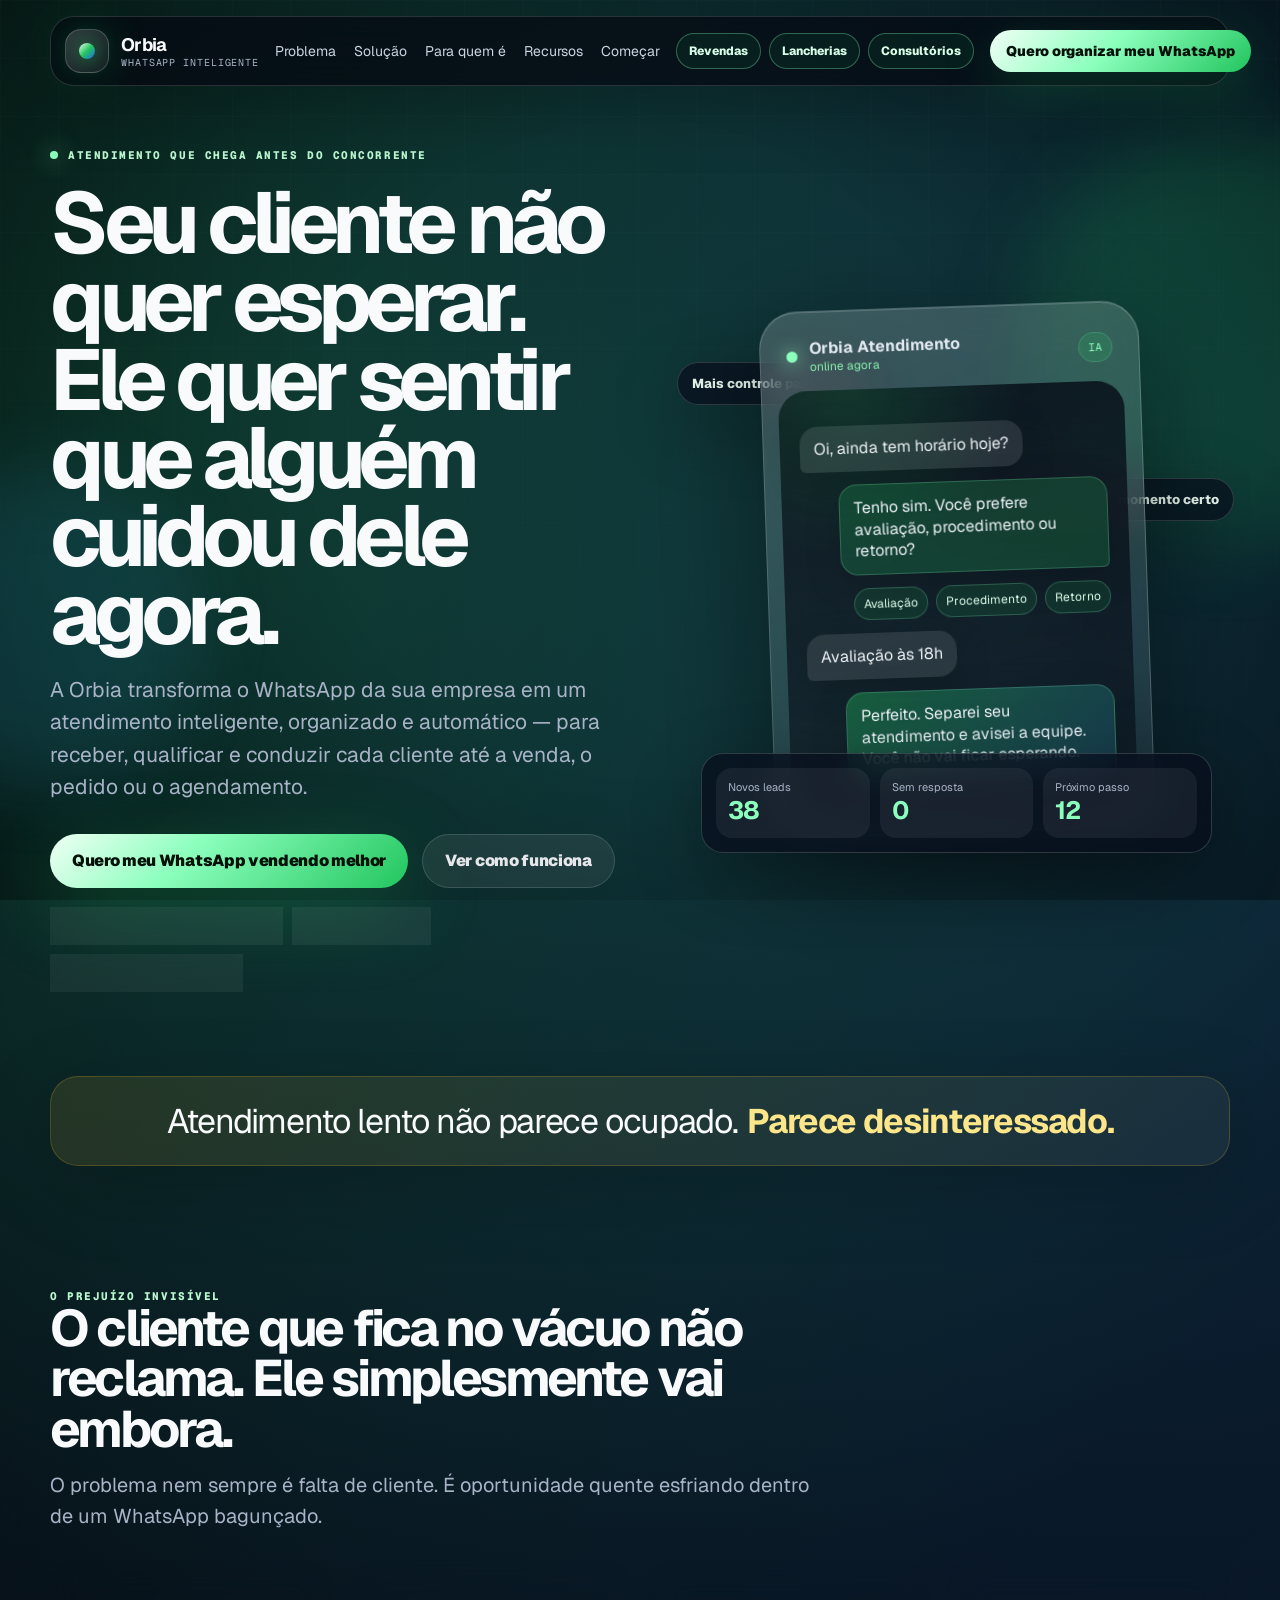
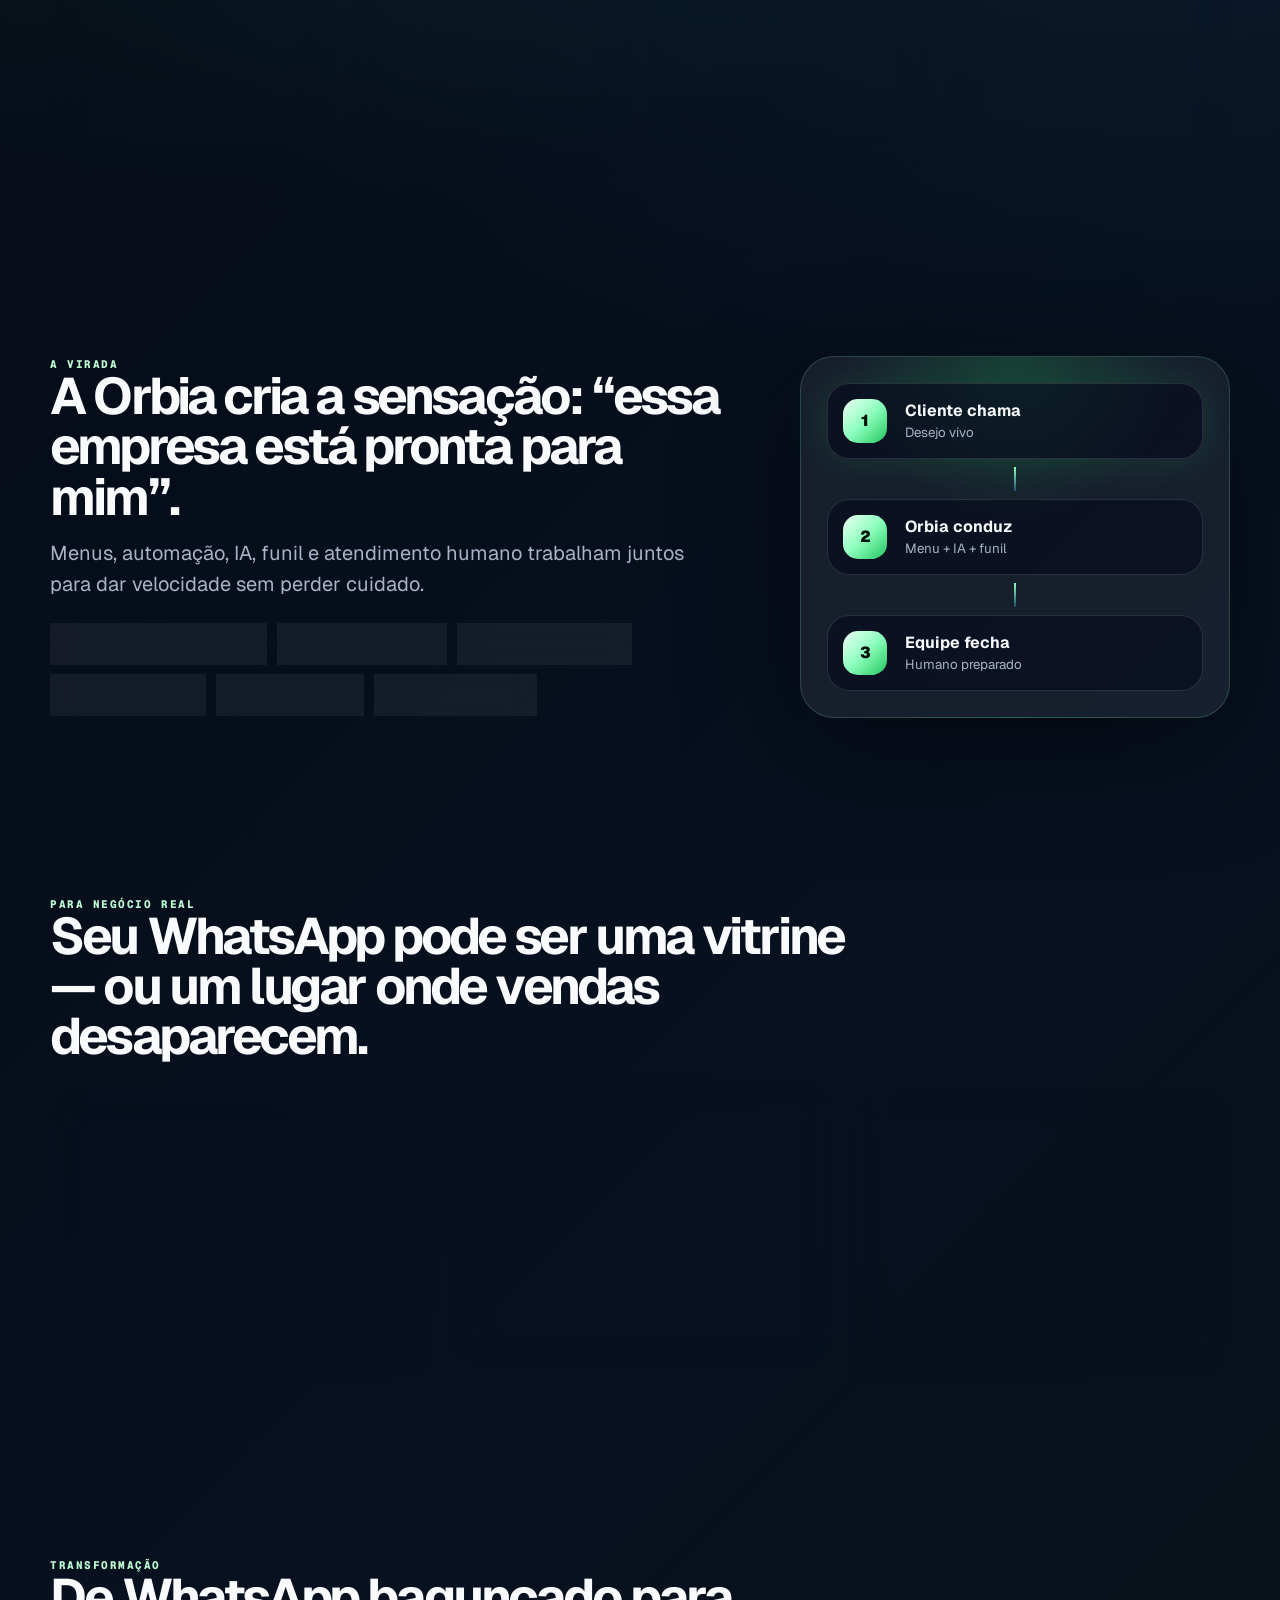
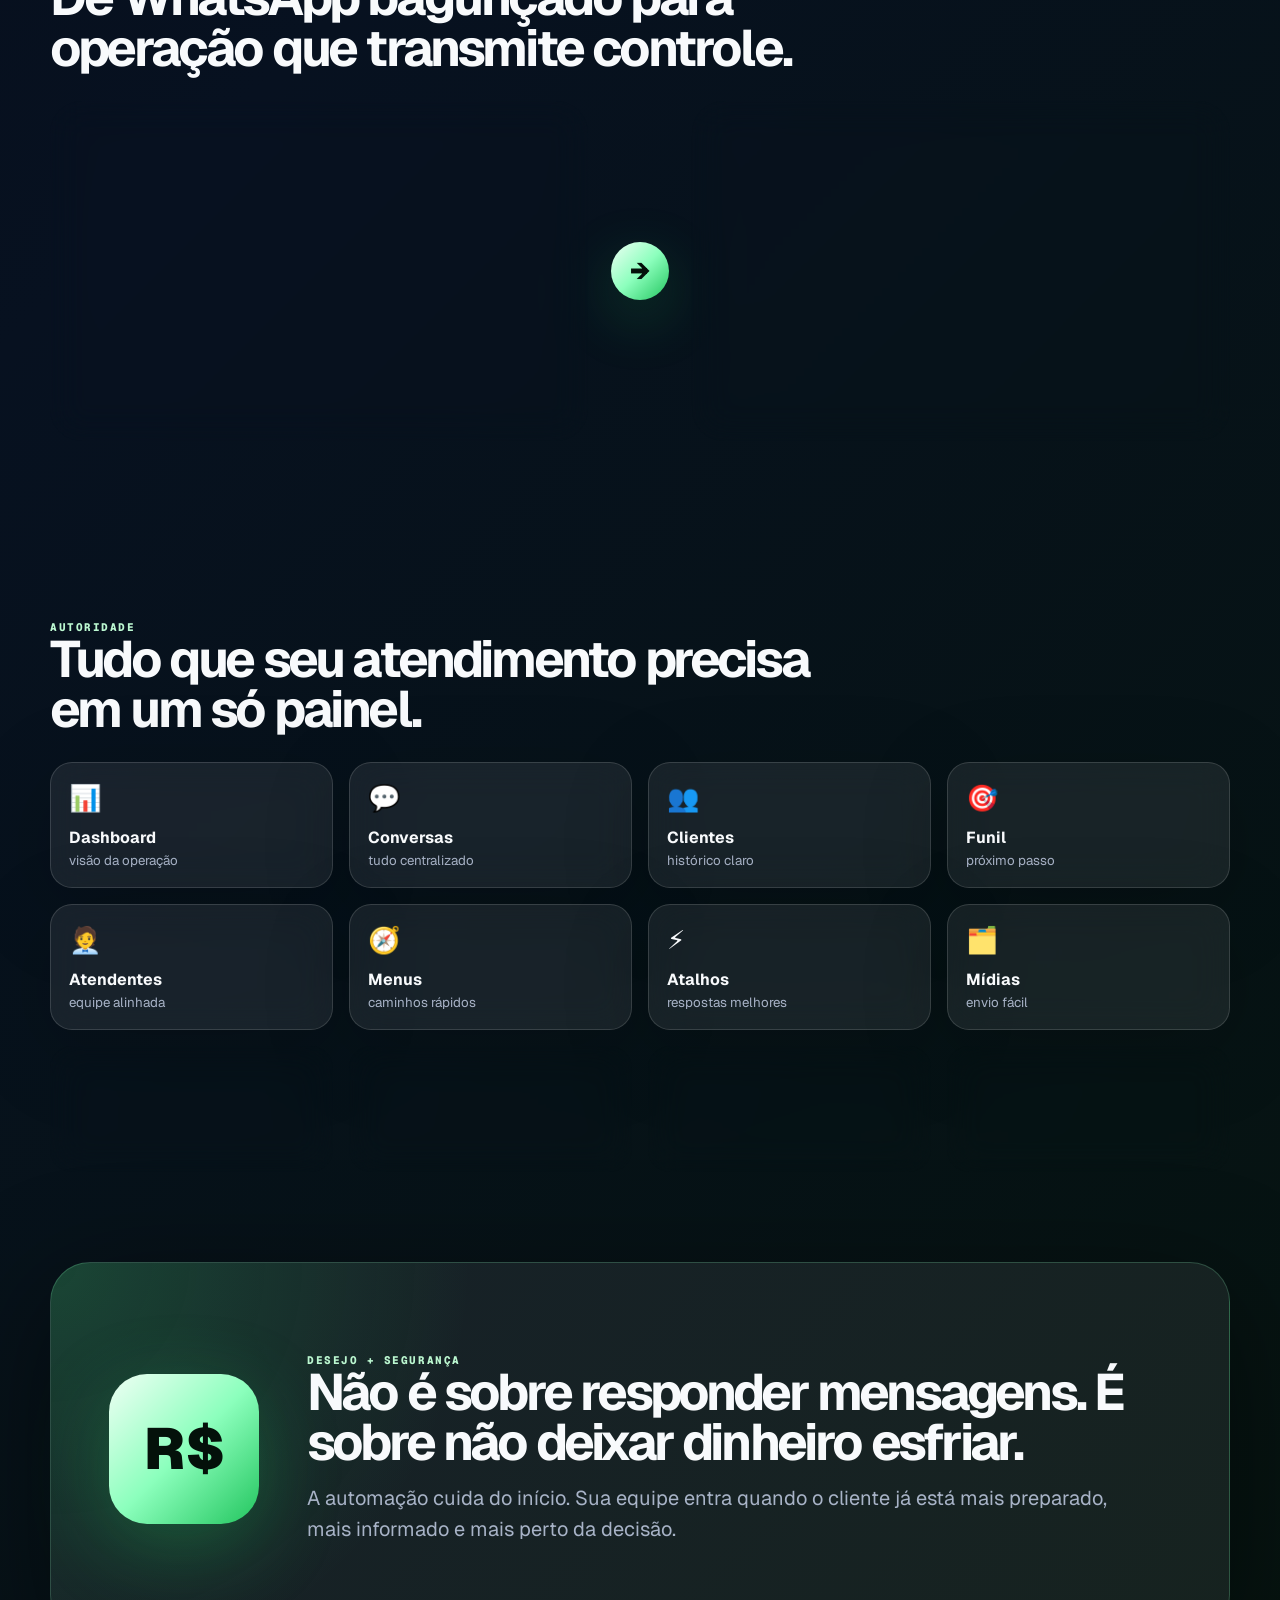
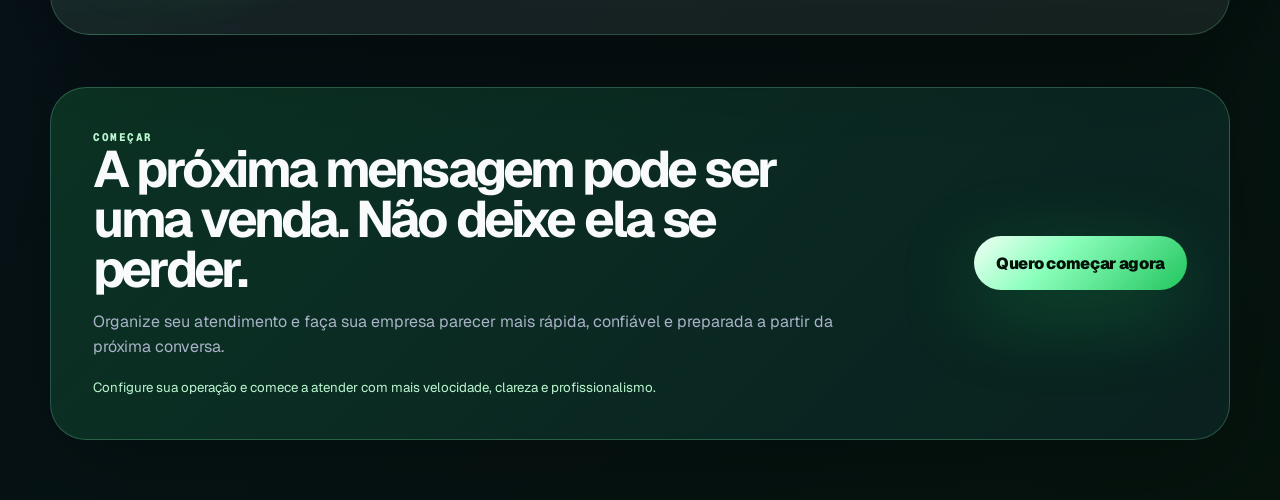
==== commit d992b678: "Prepare landing pages for GitHub Pages" ====
--- a/index.html
+++ b/index.html
@@ -31,7 +31,12 @@
         <a href="#recursos">Recursos</a>
         <a href="#comecar">Começar</a>
       </nav>
-      <a class="header-cta" href="/ui">Quero organizar meu WhatsApp</a>
+      <nav class="page-shortcuts" aria-label="Landing pages específicas">
+        <a href="revendas/">Revendas</a>
+        <a href="lancherias/">Lancherias</a>
+        <a href="consultorios/">Consultórios</a>
+      </nav>
+      <a class="header-cta" href="#comecar">Quero organizar meu WhatsApp</a>
     </header>
 
     <main id="top">
@@ -41,7 +46,7 @@
           <h1>Seu cliente não quer esperar. Ele quer sentir que alguém cuidou dele agora.</h1>
           <p class="hero-lead">A Orbia transforma o WhatsApp da sua empresa em um atendimento inteligente, organizado e automático — para receber, qualificar e conduzir cada cliente até a venda, o pedido ou o agendamento.</p>
           <div class="hero-actions">
-            <a class="btn btn-primary" href="/ui">Quero meu WhatsApp vendendo melhor</a>
+            <a class="btn btn-primary" href="#comecar">Quero meu WhatsApp vendendo melhor</a>
             <a class="btn btn-secondary" href="#solucao">Ver como funciona</a>
           </div>
           <div class="hero-proof">
@@ -232,7 +237,7 @@
           <p>Organize seu atendimento e faça sua empresa parecer mais rápida, confiável e preparada a partir da próxima conversa.</p>
           <small>Configure sua operação e comece a atender com mais velocidade, clareza e profissionalismo.</small>
         </div>
-        <a class="btn btn-primary" href="/ui">Quero começar agora</a>
+        <a class="btn btn-primary" href="#comecar">Quero começar agora</a>
       </section>
     </main>
   </div>
--- a/assets/landing.css
+++ b/assets/landing.css
@@ -115,6 +115,28 @@
 .desktop-nav { display: flex; align-items: center; gap: 18px; color: #cbd5e1; font-size: 14px; }
 .desktop-nav a { transition: color .2s ease; white-space: nowrap; }
 .desktop-nav a:hover { color: var(--green-2); }
+.page-shortcuts {
+  display: flex;
+  align-items: center;
+  gap: 8px;
+  margin-left: auto;
+}
+.page-shortcuts a {
+  padding: 9px 12px;
+  border: 1px solid rgba(140, 255, 189, .32);
+  border-radius: 999px;
+  color: #d9ffe8;
+  font-size: 12px;
+  font-weight: 800;
+  background: rgba(34, 197, 94, .08);
+  transition: transform .2s ease, border-color .2s ease, background .2s ease;
+  white-space: nowrap;
+}
+.page-shortcuts a:hover {
+  transform: translateY(-1px);
+  border-color: rgba(140, 255, 189, .72);
+  background: rgba(34, 197, 94, .16);
+}
 .header-cta {
   padding: 12px 16px;
   border-radius: 999px;
@@ -511,6 +533,7 @@
 
 @media (max-width: 1060px) {
   .desktop-nav { display: none; }
+  .page-shortcuts { margin-left: 0; }
   .hero-section,
   .solution-section { grid-template-columns: 1fr; min-height: unset; }
   .hero-visual { min-height: 585px; }
@@ -523,9 +546,11 @@
 
 @media (max-width: 760px) {
   .page-shell { width: min(100% - 24px, 1180px); }
-  .lp-header { top: 8px; border-radius: 18px; }
+  .lp-header { top: 8px; border-radius: 18px; flex-wrap: wrap; }
   .brand small { display: none; }
   .header-cta { padding: 10px 12px; font-size: 12px; }
+  .page-shortcuts { order: 3; width: 100%; justify-content: center; }
+  .page-shortcuts a { flex: 1 1 0; text-align: center; }
   h1 { font-size: clamp(42px, 15vw, 62px); }
   h2 { font-size: clamp(31px, 10vw, 43px); }
   .hero-actions .btn { width: 100%; }
@@ -546,6 +571,7 @@
 @media (max-width: 460px) {
   .brand-mark { width: 40px; height: 40px; border-radius: 14px; }
   .header-cta { max-width: 150px; text-align: center; white-space: normal; }
+  .page-shortcuts a { padding: 8px 9px; font-size: 11px; }
   .phone-header { align-items: flex-start; }
   .chat-area { padding: 16px; }
   .mini-dashboard { grid-template-columns: 1fr; position: static; margin-top: 14px; }
